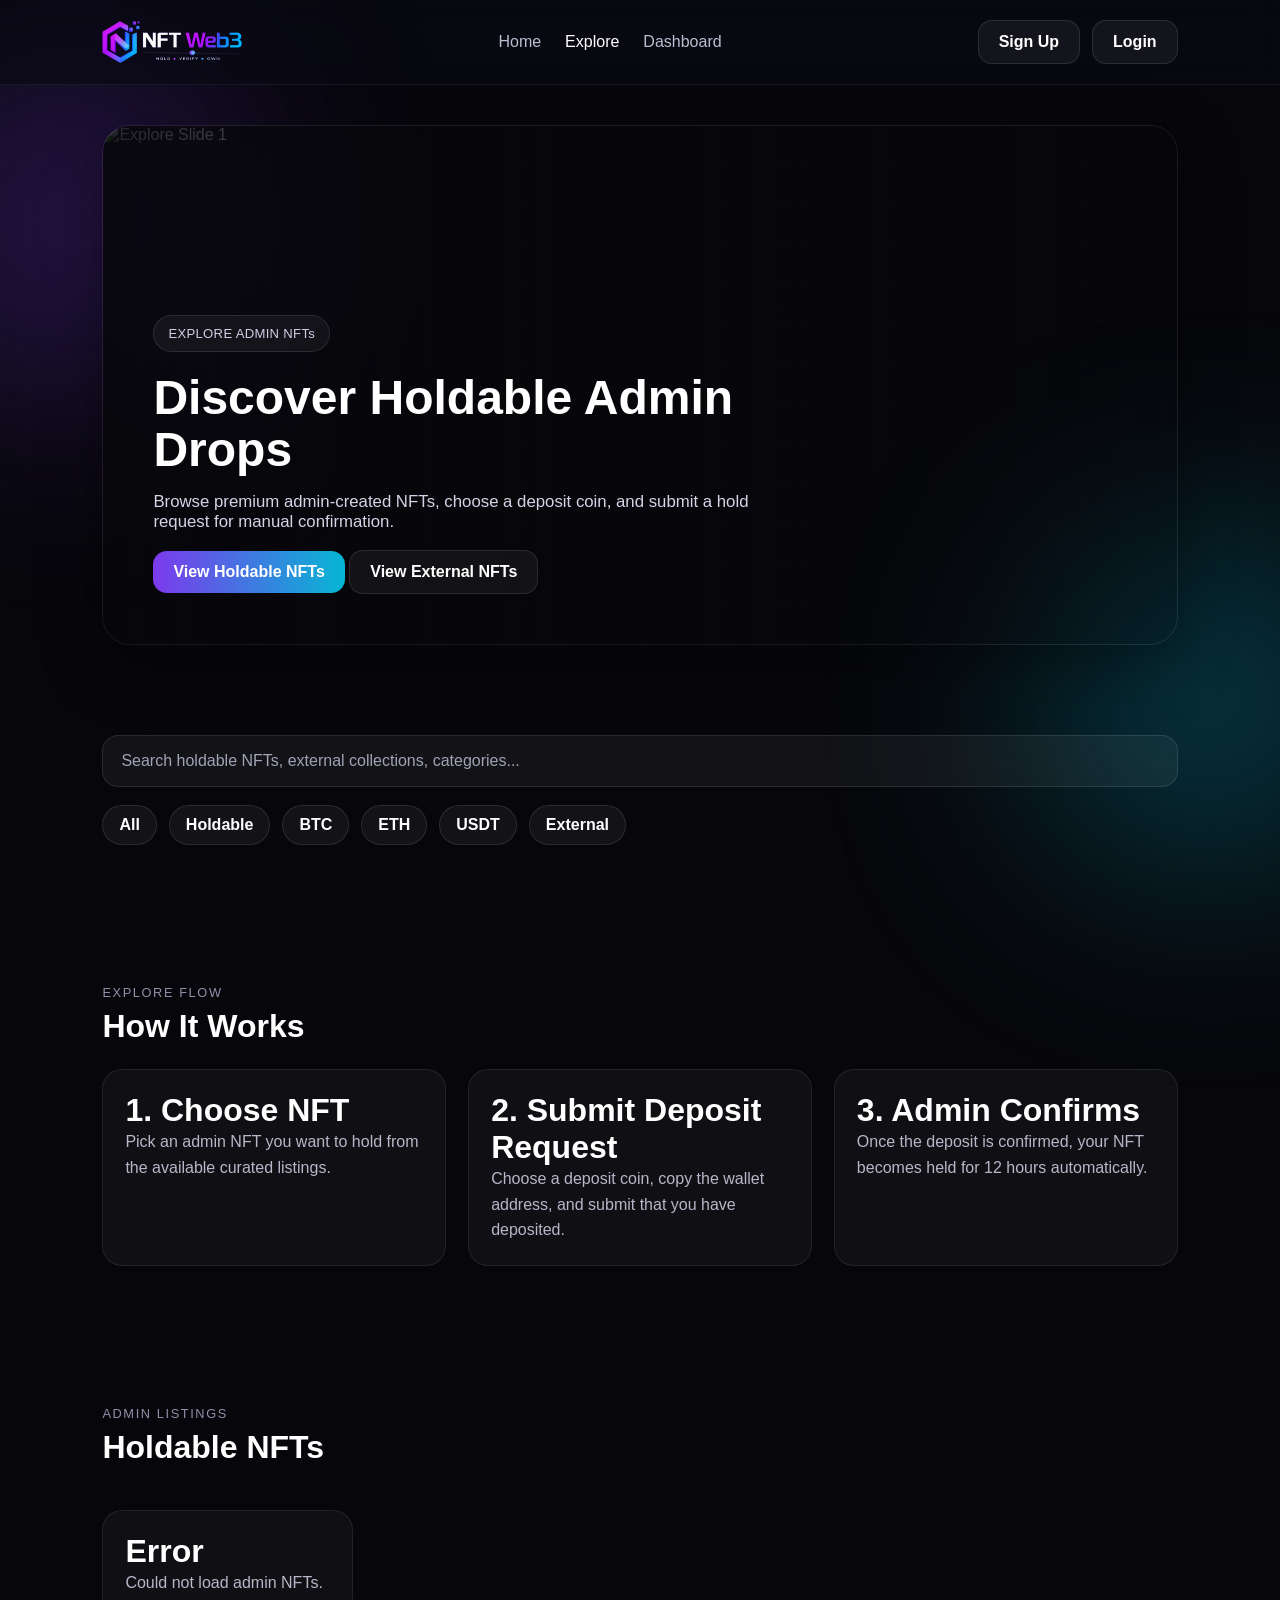
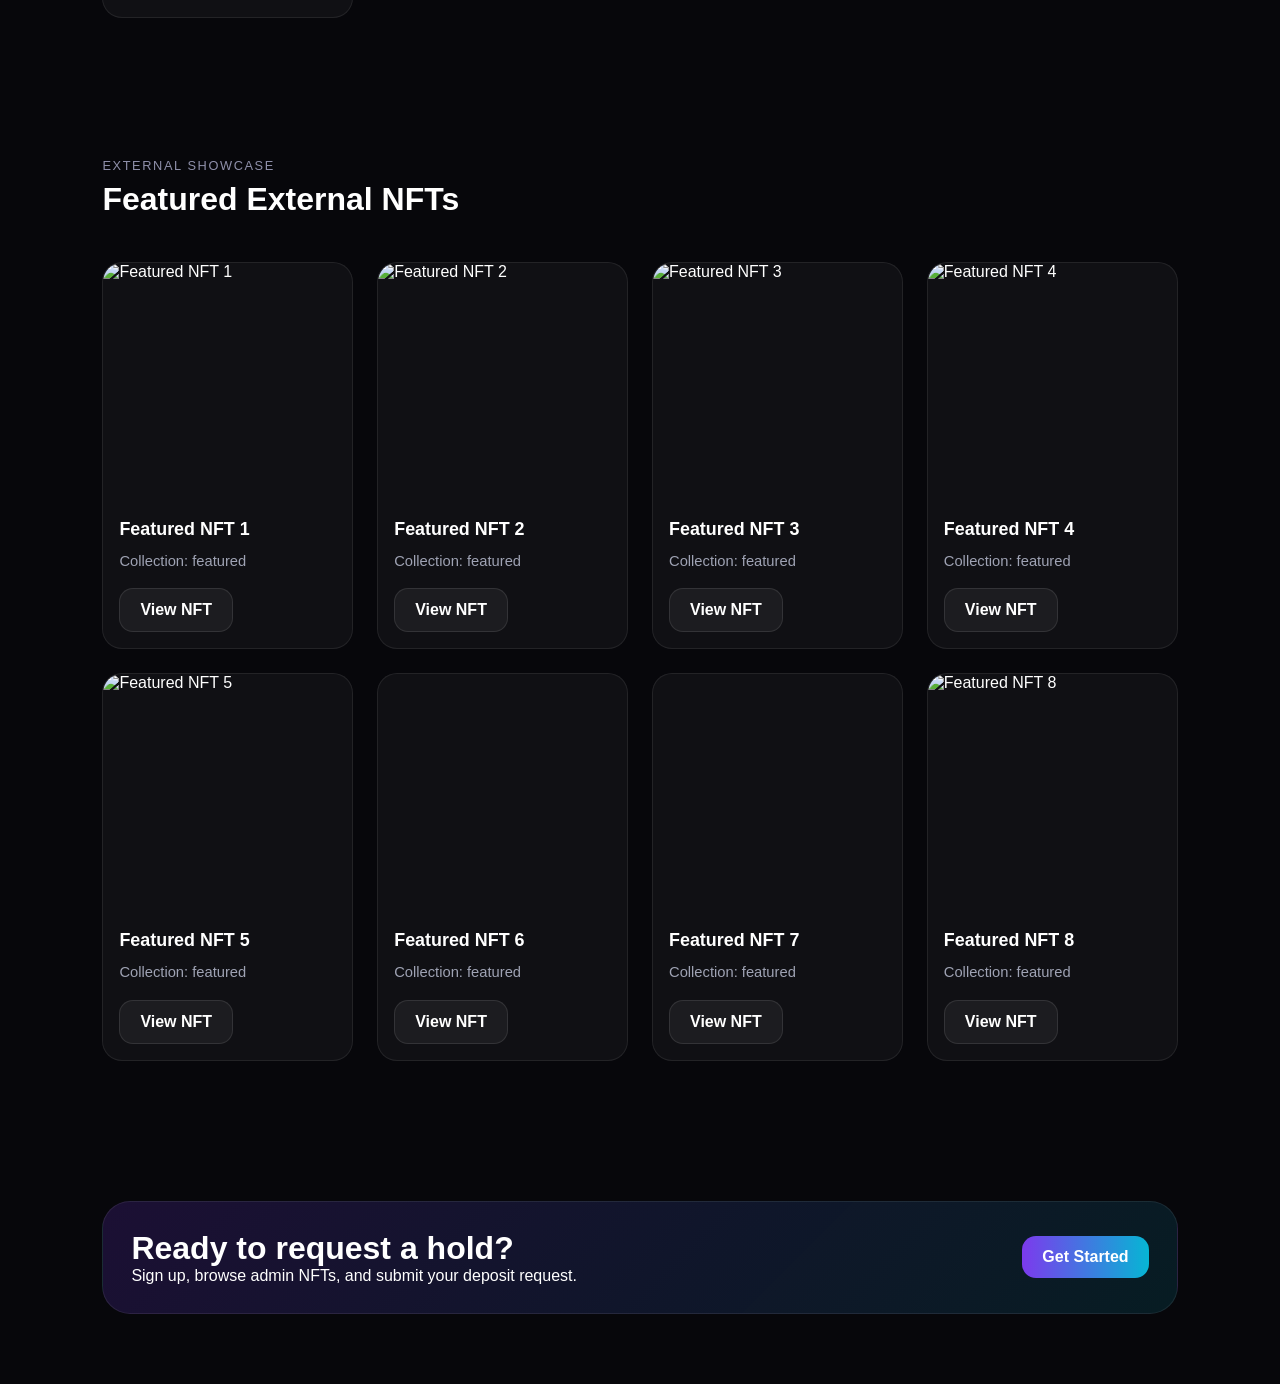
==== frontend/explore.html @ c5f65353 "first upload" ====
<!DOCTYPE html>
<html lang="en">
<head>
  <meta charset="UTF-8" />
  <meta name="viewport" content="width=device-width, initial-scale=1.0" />
  <title>NFT Web3 - Explore</title>
  <link rel="icon" type="image/png" href="assets/nftweb3-favicon.png" />
  <link rel="shortcut icon" href="assets/nftweb3-favicon.png" />
  <link rel="stylesheet" href="style.css" />
</head>

<body>
<div id="pageLoader" class="page-loader">
  <div class="brand-loader-box">
    <img src="assets/nftweb3-logo.png" alt="NFT Web3" class="brand-loader-logo" />
    <div class="brand-loader-bar">
      <span></span>
    </div>
    <p>Loading NFT Web3...</p>
  </div>
</div>

  <div class="animated-grid"></div>
  <div class="bg-blur blur-1"></div>
  <div class="bg-blur blur-2"></div>

<header class="navbar">
  <a href="index.html" class="logo logo-wrap">
    <img src="assets/nftweb3-logo.png" alt="NFT Web3" class="site-logo" />
  </a>

  <nav class="nav-links" id="mainNav">
    <a href="index.html">Home</a>
    <a href="explore.html" class="active">Explore</a>
    <a href="dashboard.html">Dashboard</a>
  </nav>

  <div id="authButtons" style="display:flex; gap:12px; flex-wrap:wrap;"></div>
</header>

  <section class="hero-slider-section fade-up fade-delay-1">
    <div class="hero-slider">
      <div class="hero-slide active">
        <img src="https://images.unsplash.com/photo-1545239351-1141bd82e8a6?q=80&w=1400&auto=format&fit=crop" alt="Explore Slide 1">
        <div class="hero-slide-content">
          <span class="badge">EXPLORE ADMIN NFTs</span>
          <h1>Discover Holdable Admin Drops</h1>
          <p>
            Browse premium admin-created NFTs, choose a deposit coin, and submit
            a hold request for manual confirmation.
          </p>
          <div class="hero-actions">
            <a href="#admin-nfts" class="primary-btn">View Holdable NFTs</a>
            <a href="#external-nfts" class="secondary-btn">View External NFTs</a>
          </div>
        </div>
      </div>

      <div class="hero-slide">
        <img src="https://images.unsplash.com/photo-1634017839464-5c339ebe3cb4?q=80&w=1400&auto=format&fit=crop" alt="Explore Slide 2">
        <div class="hero-slide-content">
          <span class="badge">DEPOSIT REQUEST FLOW</span>
          <h1>Choose Coin, Deposit, Wait For Approval</h1>
          <p>
            Select BTC, ETH, or USDT, send your deposit to the shown wallet, and
            wait for admin confirmation before your 12-hour hold starts.
          </p>
          <div class="hero-actions">
            <a href="#how-it-works" class="primary-btn">How It Works</a>
          </div>
        </div>
      </div>

      <div class="hero-slide">
        <img src="https://images.unsplash.com/photo-1642425149556-b6f6c1f9b1d4?q=80&w=1400&auto=format&fit=crop" alt="Explore Slide 3">
        <div class="hero-slide-content">
          <span class="badge">BUSY MARKETPLACE</span>
          <h1>Explore Internal And External Collections</h1>
          <p>
            See holdable admin listings first, then continue browsing external NFT
            collections in a marketplace-style layout.
          </p>
          <div class="hero-actions">
            <a href="#external-nfts" class="primary-btn">Browse External NFTs</a>
          </div>
        </div>
      </div>
    </div>
  </section>

  <section class="section fade-up fade-delay-2">
    <div class="market-toolbar">
      <input type="text" class="market-search" placeholder="Search holdable NFTs, external collections, categories..." />
      <div class="market-tags">
        <button class="tag-btn">All</button>
        <button class="tag-btn">Holdable</button>
        <button class="tag-btn">BTC</button>
        <button class="tag-btn">ETH</button>
        <button class="tag-btn">USDT</button>
        <button class="tag-btn">External</button>
      </div>
    </div>
  </section>

  <section class="section fade-up fade-delay-2" id="how-it-works">
    <div class="section-title-wrap">
      <p class="section-mini">EXPLORE FLOW</p>
      <h2>How It Works</h2>
    </div>

    <div class="about-grid">
      <div class="glass-box">
        <h2>1. Choose NFT</h2>
        <p>Pick an admin NFT you want to hold from the available curated listings.</p>
      </div>

      <div class="glass-box">
        <h2>2. Submit Deposit Request</h2>
        <p>Choose a deposit coin, copy the wallet address, and submit that you have deposited.</p>
      </div>

      <div class="glass-box">
        <h2>3. Admin Confirms</h2>
        <p>Once the deposit is confirmed, your NFT becomes held for 12 hours automatically.</p>
      </div>
    </div>
  </section>

  <section class="section fade-up fade-delay-3" id="admin-nfts">
    <div class="section-title-wrap">
      <p class="section-mini">ADMIN LISTINGS</p>
      <h2>Holdable NFTs</h2>
    </div>

    <div class="card-grid market-grid" id="nftGrid">
      <div class="glass-box">
        <h2>Loading admin NFTs...</h2>
      </div>
    </div>
  </section>

  <section class="section fade-up fade-delay-4" id="external-nfts">
    <div class="section-title-wrap">
      <p class="section-mini">EXTERNAL SHOWCASE</p>
      <h2>Featured External NFTs</h2>
    </div>

    <div class="card-grid market-grid" id="externalNftGrid">
      <div class="glass-box">
        <h2>Loading external NFTs...</h2>
      </div>
    </div>
  </section>

  <section class="section fade-up fade-delay-4">
    <div class="cta-banner">
      <div>
        <h2>Ready to request a hold?</h2>
        <p>Sign up, browse admin NFTs, and submit your deposit request.</p>
      </div>
      <a href="register.html" class="primary-btn">Get Started</a>
    </div>
  </section>

  <!-- THEMED DESKTOP HOLD / PAYMENT PROMPT -->
  <div class="modal-overlay" id="holdModal">
    <div class="hold-modal exchange-theme-modal">
      <div class="modal-header">
        <div>
          <p class="section-mini prompt-mini">HOLD PAYMENT</p>
          <h2>Secure NFT Hold</h2>
        </div>
        <button class="modal-close" id="closeHoldModal">&times;</button>
      </div>

      <div class="exchange-layout">
        <div class="exchange-left-panel">
          <div class="receive-card">
            <div class="receive-top-warning">
              <span class="warning-dot">!</span>
              <p>
                Send only the selected coin to this address. Your hold starts after admin confirmation.
              </p>
            </div>

            <div class="receive-asset-head">
              <div class="asset-badge">
                <span class="asset-circle"></span>
                <strong id="selectedCoinLabel">ETH</strong>
              </div>
              <span class="network-pill">Deposit</span>
            </div>

            <div class="qr-box">
              <div class="fake-qr" id="fakeQrBox">
                <div class="qr-center-logo">i</div>
              </div>
            </div>

            <div class="receive-address-box">
              <label>Deposit Wallet</label>
              <div class="payment-wallet big-wallet-text" id="modalWalletAddress">-</div>
            </div>

            <div class="receive-action-row">
              <button class="secondary-btn small-btn" id="copyWalletBtn">Copy</button>
              <button class="secondary-btn small-btn" id="setAmountBtn" type="button">Set Amount</button>
            </div>

            <div class="receive-bottom-note">
              <strong>Status</strong>
              <p id="modalStatusText">Waiting for your deposit request.</p>
            </div>
          </div>
        </div>

        <div class="exchange-right-panel">
          <div class="hold-nft-summary">
            <div class="hold-preview-card large-preview-card">
              <img id="holdPreviewImage" src="" alt="NFT Preview" />
            </div>

            <div class="hold-preview-info">
              <h3 id="holdPreviewTitle">NFT Title</h3>
              <p class="hold-preview-note">
                Complete the deposit details below and submit your request.
              </p>
            </div>
          </div>

          <div class="exchange-info-grid">
            <div class="exchange-info-card">
              <span>Hold Status</span>
              <strong id="holdPreviewStatus">Waiting for payment</strong>
            </div>
            <div class="exchange-info-card">
              <span>Hold Duration</span>
              <strong>12 hours</strong>
            </div>
          </div>

          <div class="payment-box payment-highlight-box">
            <label>Amount To Deposit</label>
            <div class="payment-value large-payment-value" id="modalHoldAmount">0</div>
          </div>

          <div class="payment-box">
            <label>Select Coin</label>
            <div class="coin-select-grid">
              <button type="button" class="coin-btn active" data-coin="ETH">ETH</button>
              <button type="button" class="coin-btn" data-coin="BTC">BTC</button>
              <button type="button" class="coin-btn" data-coin="USDT">USDT</button>
            </div>
            <input type="hidden" id="coinSelect" value="ETH" />
          </div>

          <div class="payment-box">
            <label>Transaction Reference / Hash (optional)</label>
            <input
              type="text"
              id="txReferenceInput"
              class="market-search prompt-input"
              placeholder="Paste tx hash or payment reference"
            />
          </div>

          <div class="payment-box payment-note-box">
            <label>Important Note</label>
            <p class="payment-note-text">
              Deposit the exact amount to the selected address. The NFT stays available until the admin confirms the request.
            </p>
          </div>

          <div class="modal-actions">
            <button class="secondary-btn" id="cancelHoldBtn">Cancel</button>
            <button class="primary-btn" id="submitDepositBtn">I Have Deposited</button>
          </div>
        </div>
      </div>
    </div>
  </div>

  <script src="script.js"></script>
</body>
</html>
---- frontend/style.css ----
/* =========================
RESET
========================= */
* {
  margin: 0;
  padding: 0;
  box-sizing: border-box;
  font-family: Inter, Arial, sans-serif;
}

html {
  scroll-behavior: smooth;
}

body {
  background: #07070b;
  color: #ffffff;
  overflow-x: hidden;
}

a {
  text-decoration: none;
  color: inherit;
}

img {
  max-width: 100%;
  display: block;
}

button,
input,
select {
  font: inherit;
}

/* =========================
BACKGROUND
========================= */
.bg-blur {
  position: fixed;
  width: 320px;
  height: 320px;
  border-radius: 50%;
  filter: blur(120px);
  z-index: -2;
  opacity: 0.35;
  pointer-events: none;
}

.blur-1 {
  background: #7c3aed;
  top: 60px;
  left: -90px;
}

.blur-2 {
  background: #06b6d4;
  bottom: 40px;
  right: -90px;
}

.animated-grid {
  position: fixed;
  inset: 0;
  background-image:
    linear-gradient(rgba(255,255,255,0.03) 1px, transparent 1px),
    linear-gradient(90deg, rgba(255,255,255,0.03) 1px, transparent 1px);
  background-size: 40px 40px;
  z-index: -3;
  opacity: 0.35;
  pointer-events: none;
}

/* =========================
LOADER
========================= */
.page-loader {
  position: fixed;
  inset: 0;
  background: #07070b;
  display: flex;
  align-items: center;
  justify-content: center;
  flex-direction: column;
  gap: 16px;
  z-index: 9999;
  opacity: 1;
  visibility: visible;
}

.page-loader.hide {
  opacity: 0;
  visibility: hidden;
  pointer-events: none;
  transition: opacity 0.3s ease, visibility 0.3s ease;
}

.loader-ring {
  width: 56px;
  height: 56px;
  border: 4px solid rgba(255,255,255,0.14);
  border-top-color: #7c3aed;
  border-right-color: #06b6d4;
  border-radius: 50%;
  animation: spin 0.85s linear infinite;
}

.page-loader p {
  color: #cfcfe7;
}

@keyframes spin {
  to {
    transform: rotate(360deg);
  }
}

/* =========================
LAYOUT
========================= */
.section {
  width: min(1400px, 100%);
  margin: 0 auto;
  padding: 70px 8%;
}

.page-hero {
  width: min(1400px, 100%);
  margin: 0 auto;
  padding: 90px 8% 20px;
}

.small-page-hero h1 {
  font-size: 3rem;
  margin-bottom: 12px;
}

.page-hero p {
  color: #b7b7c9;
  max-width: 720px;
}

/* =========================
NAVBAR
========================= */
.navbar {
  padding: 20px 8%;
  display: flex;
  justify-content: space-between;
  align-items: center;
  gap: 18px;
  position: sticky;
  top: 0;
  z-index: 1000;
  backdrop-filter: blur(14px);
  background: rgba(10,10,20,0.68);
  border-bottom: 1px solid rgba(255,255,255,0.06);
}

.logo {
  font-size: 1.7rem;
  font-weight: 800;
  letter-spacing: 0.5px;
}

.nav-links {
  display: flex;
  gap: 24px;
  flex-wrap: wrap;
}

.nav-links a {
  color: #bdbdd3;
  transition: 0.25s ease;
}

.nav-links a:hover,
.nav-links a.active {
  color: #ffffff;
}

/* =========================
BUTTONS
========================= */
.primary-btn,
.secondary-btn,
.tag-btn {
  border: none;
  outline: none;
  cursor: pointer;
  transition: 0.25s ease;
  display: inline-flex;
  align-items: center;
  justify-content: center;
  font-weight: 700;
}

.primary-btn {
  background: linear-gradient(90deg, #7c3aed, #06b6d4);
  color: white;
  padding: 12px 20px;
  border-radius: 14px;
}

.secondary-btn {
  background: rgba(255,255,255,0.05);
  color: white;
  padding: 12px 20px;
  border-radius: 14px;
  border: 1px solid rgba(255,255,255,0.10);
}

.primary-btn:hover,
.secondary-btn:hover,
.tag-btn:hover {
  transform: translateY(-2px);
}

.big-btn {
  width: 100%;
  padding: 14px 18px;
}

.secondary-btn[disabled],
.primary-btn[disabled] {
  opacity: 0.6;
  cursor: not-allowed;
  transform: none;
}

/* =========================
BADGES / TEXT
========================= */
.badge {
  display: inline-block;
  padding: 10px 14px;
  margin-bottom: 20px;
  border-radius: 999px;
  background: rgba(255,255,255,0.05);
  border: 1px solid rgba(255,255,255,0.10);
  color: #cfcfe7;
  font-size: 0.82rem;
  letter-spacing: 0.3px;
}

.section-title-wrap {
  margin-bottom: 24px;
}

.section-mini {
  color: #8f90aa;
  font-size: 0.8rem;
  letter-spacing: 1.6px;
  margin-bottom: 8px;
}

.section h2 {
  font-size: 2rem;
}

/* =========================
SLIDER
========================= */
.hero-slider-section {
  width: min(1400px, 100%);
  margin: 0 auto;
  padding: 40px 8% 20px;
}

.hero-slider {
  position: relative;
  width: 100%;
  height: 520px;
  border-radius: 28px;
  overflow: hidden;
  border: 1px solid rgba(255,255,255,0.08);
  box-shadow: 0 20px 60px rgba(0,0,0,0.35);
}

.hero-slide {
  position: absolute;
  inset: 0;
  opacity: 0;
  transition: opacity 0.6s ease;
  pointer-events: none;
}

.hero-slide.active {
  opacity: 1;
  z-index: 2;
  pointer-events: auto;
}

.hero-slide img {
  width: 100%;
  height: 100%;
  object-fit: cover;
}

.hero-slide::after {
  content: "";
  position: absolute;
  inset: 0;
  background: linear-gradient(
    90deg,
    rgba(7,7,11,0.88) 0%,
    rgba(7,7,11,0.55) 40%,
    rgba(7,7,11,0.20) 100%
  );
  pointer-events: none;
}

.hero-slide-content {
  position: absolute;
  z-index: 3;
  left: 50px;
  bottom: 50px;
  max-width: 620px;
  pointer-events: auto;
}

.logo-wrap {
  display: inline-flex;
  align-items: center;
}

.site-logo {
  height: 42px;
  width: auto;
  display: block;
}

.brand-loader-box {
  display: flex;
  align-items: center;
  justify-content: center;
  flex-direction: column;
  gap: 16px;
}

.brand-loader-logo {
  width: 110px;
  height: auto;
  display: block;
  animation: pulseLogo 1.2s ease-in-out infinite;
}

.brand-loader-bar {
  width: 180px;
  height: 8px;
  border-radius: 999px;
  background: rgba(255,255,255,0.08);
  overflow: hidden;
}

.brand-loader-bar span {
  display: block;
  height: 100%;
  width: 45%;
  border-radius: 999px;
  background: linear-gradient(90deg, #7c3aed, #06b6d4);
  animation: loaderBarMove 1s ease-in-out infinite;
}

@keyframes loaderBarMove {
  0% {
    transform: translateX(-120%);
  }
  100% {
    transform: translateX(330%);
  }
}

@keyframes pulseLogo {
  0%, 100% {
    transform: scale(1);
    opacity: 1;
  }
  50% {
    transform: scale(1.04);
    opacity: 0.88;
  }
}

.hero-slide::after {
  content: "";
  position: absolute;
  inset: 0;
  background: linear-gradient(
    90deg,
    rgba(7,7,11,0.88) 0%,
    rgba(7,7,11,0.55) 40%,
    rgba(7,7,11,0.20) 100%
  );
  pointer-events: none;
}

.hero-slide-content {
  position: absolute;
  z-index: 3;
  left: 50px;
  bottom: 50px;
  max-width: 620px;
  pointer-events: auto;
}

.hero-slide-content h1 {
  font-size: 3rem;
  line-height: 1.08;
  margin-bottom: 16px;
}

.hero-slide-content p {
  color: #d4d4e7;
  font-size: 1.05rem;
  margin-bottom: 18px;
}

/* =========================
TOOLBAR / FILTERS
========================= */
.market-toolbar {
  display: flex;
  flex-direction: column;
  gap: 18px;
}

.market-search {
  width: 100%;
  padding: 16px 18px;
  border-radius: 16px;
  border: 1px solid rgba(255,255,255,0.10);
  background: rgba(255,255,255,0.05);
  color: white;
  outline: none;
}

.market-search::placeholder {
  color: #9fa3b4;
}

.market-tags {
  display: flex;
  gap: 12px;
  flex-wrap: wrap;
}

.tag-btn {
  padding: 10px 16px;
  border-radius: 999px;
  background: rgba(255,255,255,0.05);
  color: white;
  border: 1px solid rgba(255,255,255,0.10);
}

/* =========================
TRENDING
========================= */
.trending-collections {
  display: grid;
  grid-template-columns: repeat(4, 1fr);
  gap: 18px;
}

.trend-box {
  display: flex;
  gap: 14px;
  align-items: center;
  padding: 16px;
  border-radius: 20px;
  background: rgba(255,255,255,0.04);
  border: 1px solid rgba(255,255,255,0.08);
}

.trend-box img {
  width: 62px;
  height: 62px;
  border-radius: 14px;
  object-fit: cover;
}

.trend-box h3 {
  font-size: 1rem;
  margin-bottom: 4px;
}

.trend-box p {
  color: #a8a8bf;
  font-size: 0.92rem;
}

/* =========================
NFT GRID / CARDS
========================= */
.card-grid {
  display: grid;
  grid-template-columns: repeat(4, 1fr);
  gap: 24px;
  padding-top: 20px;
}

.market-grid {
  grid-template-columns: repeat(4, 1fr);
}

.nft-card {
  background: rgba(255,255,255,0.04);
  border-radius: 20px;
  overflow: hidden;
  border: 1px solid rgba(255,255,255,0.08);
  transition: transform 0.25s ease, box-shadow 0.25s ease;
}

.nft-card:hover {
  transform: translateY(-6px);
  box-shadow: 0 18px 35px rgba(0,0,0,0.24);
}

.nft-card img {
  width: 100%;
  height: 240px;
  object-fit: cover;
}

.card-content {
  padding: 16px;
}

.card-content h3 {
  font-size: 1.12rem;
  margin-bottom: 10px;
}

.card-meta {
  display: flex;
  justify-content: space-between;
  gap: 12px;
  margin-bottom: 8px;
  color: #a8a8bf;
}

.creator-line {
  font-size: 0.92rem;
  color: #9fa3b4;
  margin-top: 8px;
  line-height: 1.5;
}

.card-actions {
  display: flex;
  gap: 12px;
  margin-top: 16px;
  flex-wrap: wrap;
}

/* =========================
GLASS BOXES
========================= */
.glass-box,
.connect-box,
.creator-card {
  background: rgba(255,255,255,0.04);
  border-radius: 20px;
  border: 1px solid rgba(255,255,255,0.08);
}

.glass-box {
  padding: 22px;
}

.glass-box p {
  color: #b7b7c9;
  line-height: 1.6;
}

/* =========================
AUTH FORMS
========================= */
.center-section {
  min-height: 70vh;
  display: flex;
  align-items: center;
  justify-content: center;
}

.connect-box {
  width: min(620px, 100%);
  padding: 28px;
}

.connect-box h1 {
  font-size: 2.3rem;
  margin-bottom: 12px;
}

.connect-box p {
  color: #b7b7c9;
  margin-bottom: 18px;
}

.auth-form {
  display: flex;
  flex-direction: column;
  gap: 14px;
  margin-top: 18px;
}

.auth-form input,
.auth-form select {
  padding: 14px 16px;
  border-radius: 12px;
  border: 1px solid rgba(255,255,255,0.10);
  background: rgba(255,255,255,0.05);
  color: white;
  outline: none;
}

.auth-form input::placeholder {
  color: #9fa3b4;
}

.form-message {
  margin-top: 14px;
  min-height: 20px;
  color: #cfcfe7;
}

/* =========================
DASHBOARD / INFO GRIDS
========================= */
.about-grid {
  display: grid;
  grid-template-columns: repeat(3, 1fr);
  gap: 22px;
}

/* =========================
CREATORS
========================= */
.creator-grid {
  display: grid;
  grid-template-columns: repeat(4, 1fr);
  gap: 20px;
}

.creator-card {
  padding: 22px;
  text-align: center;
}

.creator-avatar {
  width: 62px;
  height: 62px;
  margin: 0 auto 14px;
  border-radius: 50%;
  background: linear-gradient(135deg, #7c3aed, #06b6d4);
  display: flex;
  align-items: center;
  justify-content: center;
  font-weight: 800;
}

.creator-card h3 {
  margin-bottom: 6px;
}

.creator-card p {
  color: #a8a8bf;
}

/* =========================
CTA
========================= */
.cta-banner {
  padding: 28px;
  border-radius: 28px;
  background: linear-gradient(135deg, rgba(124,58,237,0.18), rgba(6,182,212,0.12));
  border: 1px solid rgba(255,255,255,0.08);
  display: flex;
  justify-content: space-between;
  align-items: center;
  gap: 20px;
  flex-wrap: wrap;
}

/* =========================
FOOTER
========================= */
.footer {
  width: min(1400px, 100%);
  margin: 0 auto;
  padding: 30px 8% 40px;
  display: flex;
  justify-content: space-between;
  align-items: center;
  gap: 16px;
  color: #b7b7c9;
  flex-wrap: wrap;
}

/* =========================
DEPOSIT MODAL
========================= */
.modal-overlay {
  position: fixed;
  inset: 0;
  background: rgba(0, 0, 0, 0.72);
  display: none;
  align-items: center;
  justify-content: center;
  padding: 20px;
  z-index: 5000;
}

.modal-overlay.show {
  display: flex;
}

.hold-modal {
  width: 100%;
  max-width: 560px;
  background: #11131a;
  border: 1px solid rgba(255,255,255,0.08);
  border-radius: 22px;
  padding: 24px;
  box-shadow: 0 24px 60px rgba(0,0,0,0.4);
}

.modal-header {
  display: flex;
  justify-content: space-between;
  align-items: center;
  gap: 12px;
  margin-bottom: 12px;
}

.modal-header h2 {
  font-size: 1.4rem;
}

.modal-close {
  border: none;
  background: transparent;
  color: white;
  font-size: 1.8rem;
  cursor: pointer;
}

.modal-subtext {
  color: #b7b7c9;
  margin-bottom: 20px;
  line-height: 1.6;
}

.payment-box {
  margin-bottom: 16px;
  padding: 14px;
  border-radius: 16px;
  background: rgba(255,255,255,0.04);
  border: 1px solid rgba(255,255,255,0.08);
}

.payment-box label {
  display: block;
  font-size: 0.85rem;
  color: #9fa3b4;
  margin-bottom: 8px;
}

.payment-value {
  font-size: 1.05rem;
  font-weight: 700;
  color: white;
}

.payment-wallet {
  font-size: 0.95rem;
  word-break: break-all;
  color: white;
  flex: 1;
}

.wallet-row {
  display: flex;
  gap: 12px;
  align-items: center;
}

.small-btn {
  padding: 10px 14px;
  border-radius: 10px;
}

.modal-note {
  color: #cfcfe7;
  margin: 10px 0 18px;
  min-height: 22px;
}

.modal-actions {
  display: flex;
  gap: 12px;
  flex-wrap: wrap;
}

/* =========================
ANIMATION HELPERS
========================= */
.fade-up {
  opacity: 0;
  transform: translateY(20px);
  animation: fadeUp 0.65s ease forwards;
}

.fade-delay-1 { animation-delay: 0.05s; }
.fade-delay-2 { animation-delay: 0.12s; }
.fade-delay-3 { animation-delay: 0.2s; }
.fade-delay-4 { animation-delay: 0.3s; }

@keyframes fadeUp {
  to {
    opacity: 1;
    transform: translateY(0);
  }
}

/* =========================
RESPONSIVE
========================= */
@media (max-width: 1200px) {
  .card-grid,
  .market-grid,
  .creator-grid,
  .trending-collections {
    grid-template-columns: repeat(2, 1fr);
  }
}

@media (max-width: 1000px) {
  .about-grid {
    grid-template-columns: 1fr;
  }

  .hero-slide-content {
    left: 24px;
    right: 24px;
    bottom: 24px;
    max-width: none;
  }

  .hero-slide-content h1 {
    font-size: 2.4rem;
  }

  .small-page-hero h1 {
    font-size: 2.4rem;
  }
}

@media (max-width: 760px) {
  .navbar {
    flex-direction: column;
    align-items: flex-start;
  }

  .nav-links {
    gap: 16px;
  }

  .card-grid,
  .market-grid,
  .creator-grid,
  .trending-collections,
  .about-grid {
    grid-template-columns: 1fr;
  }

  .hero-slider {
    height: 430px;
  }

  .hero-slide-content h1 {
    font-size: 2rem;
  }

  .footer {
    flex-direction: column;
    align-items: flex-start;
  }

  .wallet-row,
  .modal-actions {
    flex-direction: column;
  }

  .wallet-row .secondary-btn,
  .modal-actions button {
    width: 100%;
  }
}

.payment-prompt-modal {
  max-width: 760px;
}

.hold-prompt-top {
  display: grid;
  grid-template-columns: 220px 1fr;
  gap: 22px;
  margin-bottom: 20px;
}

.hold-preview-card {
  width: 100%;
  border-radius: 20px;
  overflow: hidden;
  border: 1px solid rgba(255,255,255,0.08);
  background: rgba(255,255,255,0.04);
}

.hold-preview-card img {
  width: 100%;
  height: 220px;
  object-fit: cover;
}

.hold-preview-info h3 {
  font-size: 1.5rem;
  margin-bottom: 10px;
}

.hold-preview-note {
  color: #b7b7c9;
  line-height: 1.6;
  margin-bottom: 16px;
}

.hold-info-pill-wrap {
  display: flex;
  gap: 12px;
  flex-wrap: wrap;
}

.hold-info-pill {
  min-width: 150px;
  padding: 14px;
  border-radius: 16px;
  background: rgba(255,255,255,0.04);
  border: 1px solid rgba(255,255,255,0.08);
}

.hold-info-pill span {
  display: block;
  color: #9fa3b4;
  font-size: 0.82rem;
  margin-bottom: 6px;
}

.hold-info-pill strong {
  font-size: 0.98rem;
}

.payment-highlight-box {
  background: linear-gradient(135deg, rgba(124,58,237,0.12), rgba(6,182,212,0.08));
}

.large-payment-value {
  font-size: 1.5rem;
}

.coin-select-grid {
  display: grid;
  grid-template-columns: repeat(3, 1fr);
  gap: 12px;
}

.coin-btn {
  padding: 14px 16px;
  border-radius: 14px;
  border: 1px solid rgba(255,255,255,0.10);
  background: rgba(255,255,255,0.04);
  color: white;
  cursor: pointer;
  font-weight: 700;
  transition: 0.25s ease;
}

.coin-btn.active {
  background: linear-gradient(90deg, #7c3aed, #06b6d4);
  border-color: transparent;
}

.coin-btn:hover {
  transform: translateY(-2px);
}

.prompt-input {
  margin-top: 6px;
}

.payment-note-box {
  background: rgba(255,255,255,0.03);
}

.payment-note-text {
  color: #cfcfe7;
  line-height: 1.6;
}

.prompt-mini {
  margin-bottom: 6px;
}

@media (max-width: 760px) {
  .hold-prompt-top {
    grid-template-columns: 1fr;
  }

  .hold-preview-card img {
    height: 260px;
  }

  .coin-select-grid {
    grid-template-columns: 1fr;
  }
}

.exchange-theme-modal {
  max-width: 1120px;
  padding: 26px;
  border-radius: 28px;
  background:
    radial-gradient(circle at top right, rgba(124,58,237,0.12), transparent 28%),
    radial-gradient(circle at bottom left, rgba(6,182,212,0.10), transparent 28%),
    #0f1118;
}

.exchange-layout {
  display: grid;
  grid-template-columns: 0.95fr 1.05fr;
  gap: 24px;
  margin-top: 10px;
}

.exchange-left-panel,
.exchange-right-panel {
  min-width: 0;
}

.receive-card {
  height: 100%;
  background: rgba(255,255,255,0.03);
  border: 1px solid rgba(255,255,255,0.08);
  border-radius: 24px;
  padding: 20px;
}

.receive-top-warning {
  display: flex;
  gap: 12px;
  align-items: flex-start;
  padding: 14px 16px;
  border-radius: 16px;
  background: rgba(255, 196, 0, 0.08);
  border: 1px solid rgba(255, 196, 0, 0.16);
  margin-bottom: 18px;
}

.warning-dot {
  width: 22px;
  height: 22px;
  border-radius: 50%;
  background: rgba(255, 196, 0, 0.22);
  color: #ffd24d;
  display: flex;
  align-items: center;
  justify-content: center;
  font-weight: 800;
  flex-shrink: 0;
}

.receive-top-warning p {
  color: #e7deb5;
  line-height: 1.5;
  font-size: 0.95rem;
}

.receive-asset-head {
  display: flex;
  align-items: center;
  justify-content: space-between;
  gap: 14px;
  margin-bottom: 20px;
}

.asset-badge {
  display: inline-flex;
  align-items: center;
  gap: 10px;
  font-size: 1.3rem;
}

.asset-circle {
  width: 16px;
  height: 16px;
  border-radius: 50%;
  background: linear-gradient(135deg, #7c3aed, #06b6d4);
  display: inline-block;
}

.network-pill {
  padding: 8px 12px;
  border-radius: 999px;
  font-size: 0.82rem;
  background: rgba(255,255,255,0.06);
  border: 1px solid rgba(255,255,255,0.10);
  color: #d8d8e8;
}

.qr-box {
  display: flex;
  justify-content: center;
  margin-bottom: 18px;
}

.fake-qr {
  position: relative;
  width: 230px;
  height: 230px;
  background: #ffffff;
  border-radius: 20px;
  overflow: hidden;
  box-shadow: 0 12px 30px rgba(0,0,0,0.18);
}

.qr-pixel {
  position: absolute;
  width: 8px;
  height: 8px;
  background: #111111;
  border-radius: 2px;
}

.qr-eye {
  position: absolute;
  width: 36px;
  height: 36px;
  border: 6px solid #111111;
  border-radius: 8px;
}

.qr-eye::after {
  content: "";
  position: absolute;
  inset: 8px;
  background: #111111;
  border-radius: 4px;
}

.qr-eye-1 { top: 14px; left: 14px; }
.qr-eye-2 { top: 14px; right: 14px; }
.qr-eye-3 { bottom: 14px; left: 14px; }

.qr-center-logo {
  position: absolute;
  left: 50%;
  top: 50%;
  transform: translate(-50%, -50%);
  width: 42px;
  height: 42px;
  border-radius: 12px;
  background: linear-gradient(135deg, #7c3aed, #06b6d4);
  color: #fff;
  font-weight: 800;
  display: flex;
  align-items: center;
  justify-content: center;
  z-index: 3;
  box-shadow: 0 0 0 6px #ffffff;
}

.receive-address-box {
  padding: 14px 16px;
  border-radius: 16px;
  background: rgba(255,255,255,0.04);
  border: 1px solid rgba(255,255,255,0.08);
  margin-bottom: 16px;
}

.receive-address-box label {
  display: block;
  color: #9fa3b4;
  font-size: 0.84rem;
  margin-bottom: 8px;
}

.big-wallet-text {
  font-size: 1rem;
  line-height: 1.5;
}

.receive-action-row {
  display: flex;
  gap: 12px;
  margin-bottom: 18px;
  flex-wrap: wrap;
}

.receive-bottom-note {
  padding: 14px 16px;
  border-radius: 16px;
  background: rgba(255,255,255,0.04);
  border: 1px solid rgba(255,255,255,0.08);
}

.receive-bottom-note strong {
  display: block;
  margin-bottom: 6px;
}

.receive-bottom-note p {
  color: #cfcfe7;
  line-height: 1.5;
}

.hold-nft-summary {
  display: grid;
  grid-template-columns: 160px 1fr;
  gap: 18px;
  margin-bottom: 18px;
}

.large-preview-card {
  border-radius: 22px;
}

.large-preview-card img {
  width: 100%;
  height: 160px;
  object-fit: cover;
}

.exchange-info-grid {
  display: grid;
  grid-template-columns: repeat(2, 1fr);
  gap: 14px;
  margin-bottom: 18px;
}

.exchange-info-card {
  padding: 16px;
  border-radius: 18px;
  background: rgba(255,255,255,0.04);
  border: 1px solid rgba(255,255,255,0.08);
}

.exchange-info-card span {
  display: block;
  color: #9fa3b4;
  font-size: 0.84rem;
  margin-bottom: 8px;
}

.exchange-info-card strong {
  font-size: 1rem;
}

.payment-highlight-box {
  background: linear-gradient(135deg, rgba(124,58,237,0.14), rgba(6,182,212,0.10));
}

.large-payment-value {
  font-size: 1.6rem;
  letter-spacing: 0.3px;
}

.coin-select-grid {
  display: grid;
  grid-template-columns: repeat(3, 1fr);
  gap: 12px;
}

.coin-btn {
  padding: 14px 16px;
  border-radius: 14px;
  border: 1px solid rgba(255,255,255,0.10);
  background: rgba(255,255,255,0.04);
  color: white;
  cursor: pointer;
  font-weight: 700;
  transition: 0.25s ease;
}

.coin-btn.active {
  background: linear-gradient(90deg, #7c3aed, #06b6d4);
  border-color: transparent;
}

.coin-btn:hover {
  transform: translateY(-2px);
}

.prompt-input {
  margin-top: 6px;
}

.payment-note-box {
  background: rgba(255,255,255,0.03);
}

.payment-note-text {
  color: #cfcfe7;
  line-height: 1.6;
}

.prompt-mini {
  margin-bottom: 6px;
}

@media (max-width: 980px) {
  .exchange-layout {
    grid-template-columns: 1fr;
  }
}

@media (max-width: 760px) {
  .hold-nft-summary {
    grid-template-columns: 1fr;
  }

  .large-preview-card img {
    height: 220px;
  }

  .exchange-info-grid,
  .coin-select-grid {
    grid-template-columns: 1fr;
  }

  .receive-action-row {
    flex-direction: column;
  }

  .receive-action-row button {
    width: 100%;
  }
}
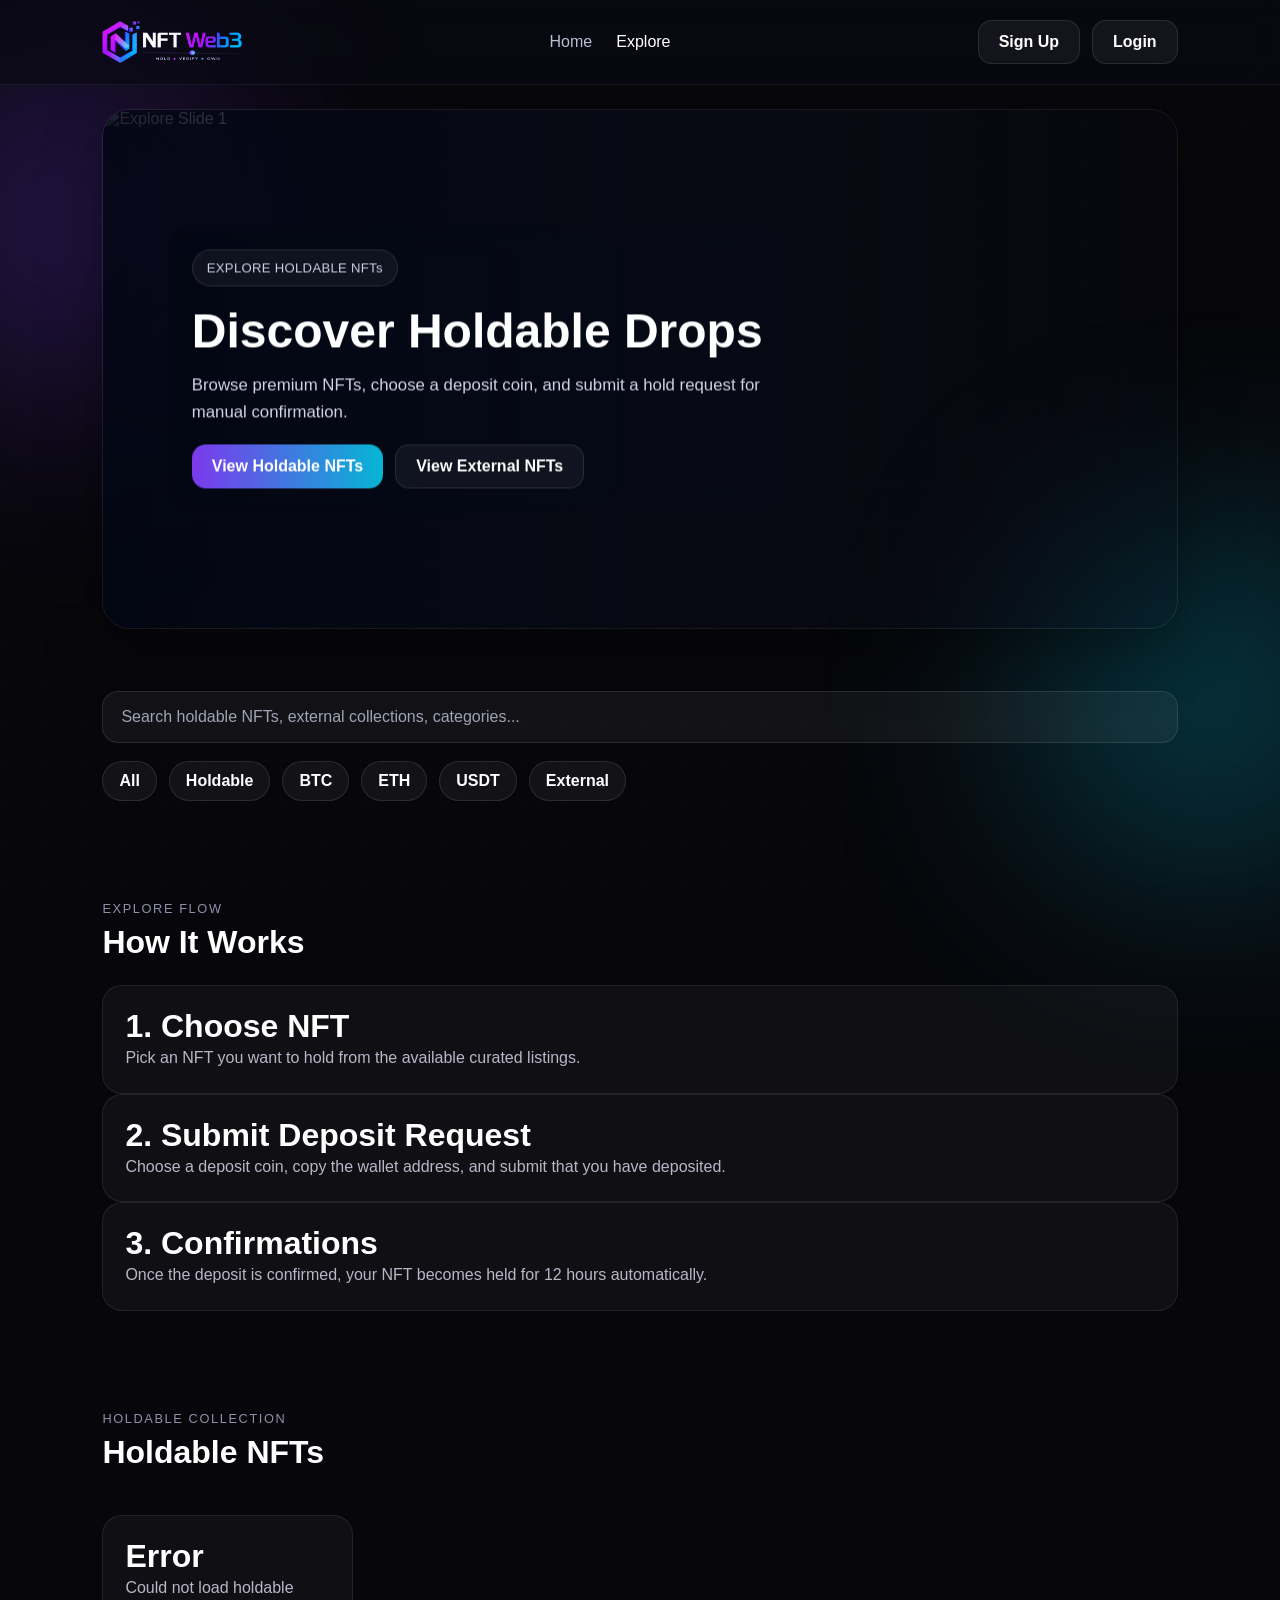
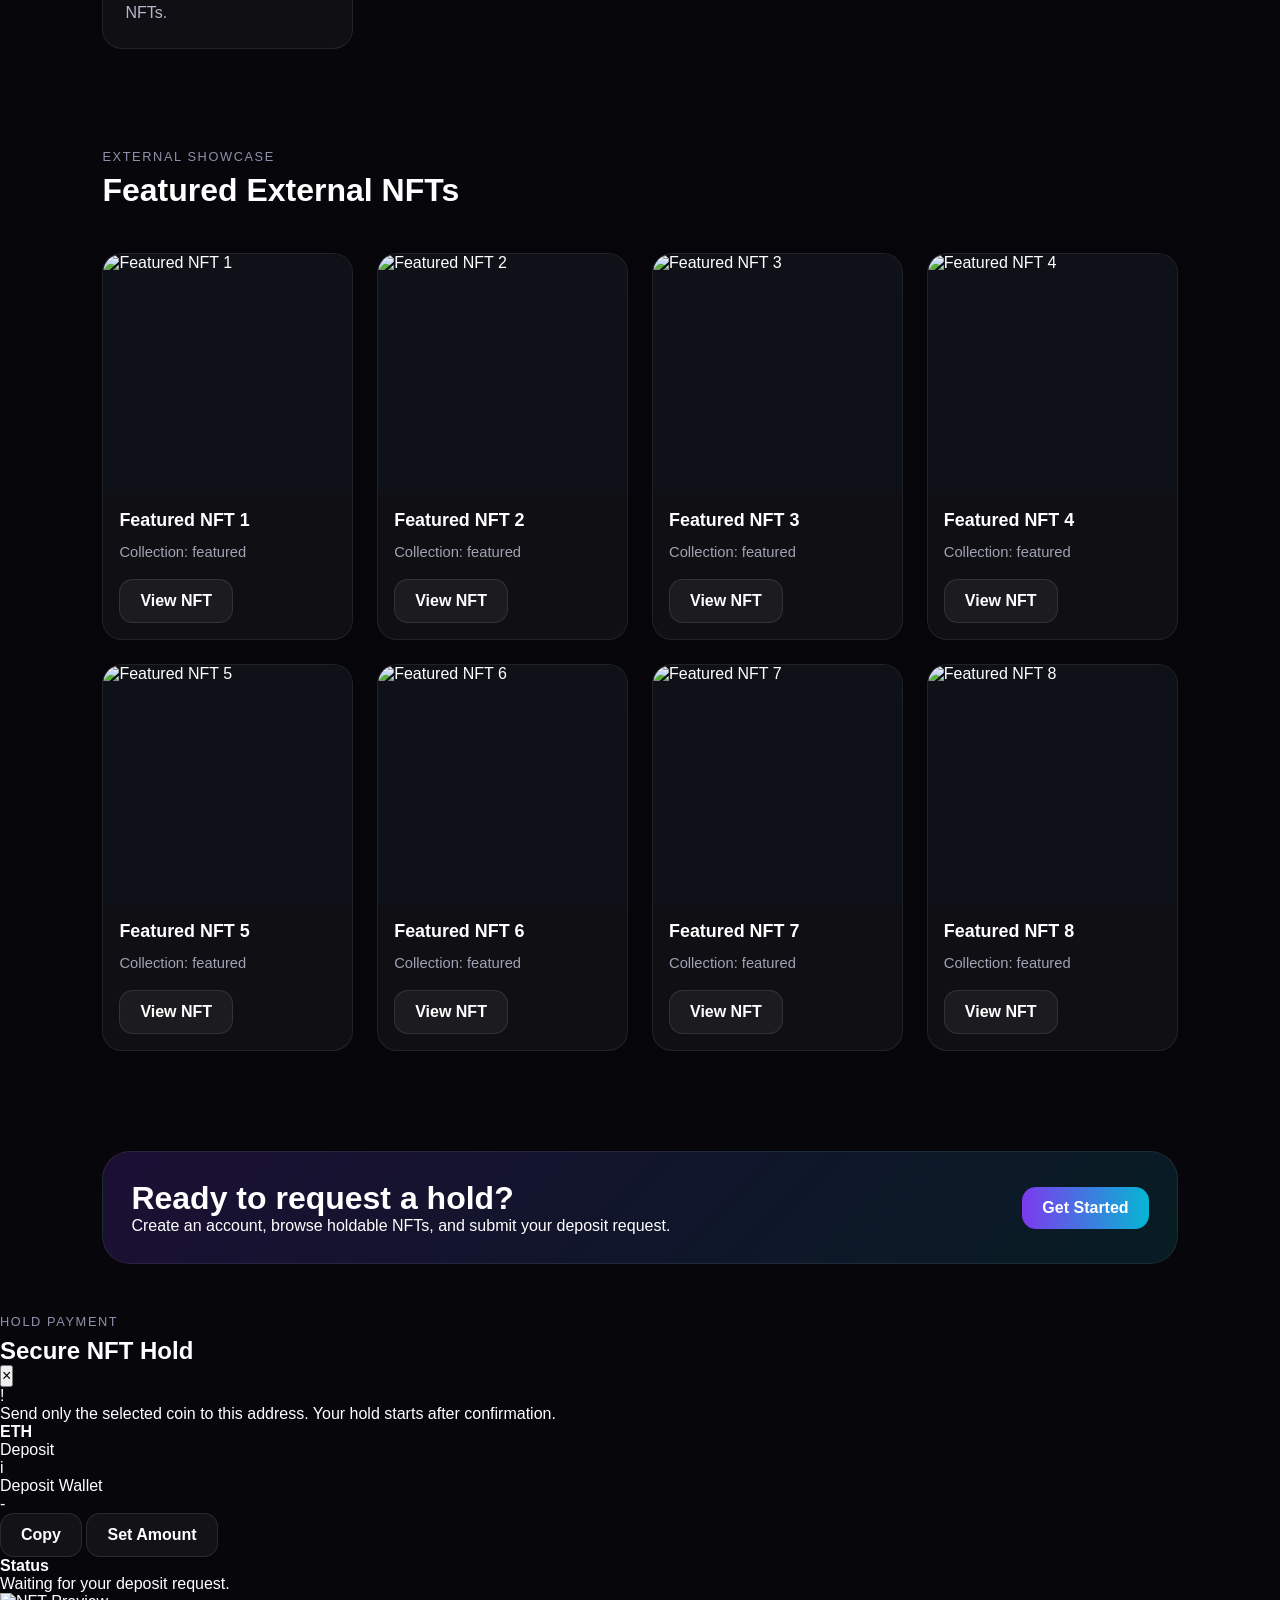
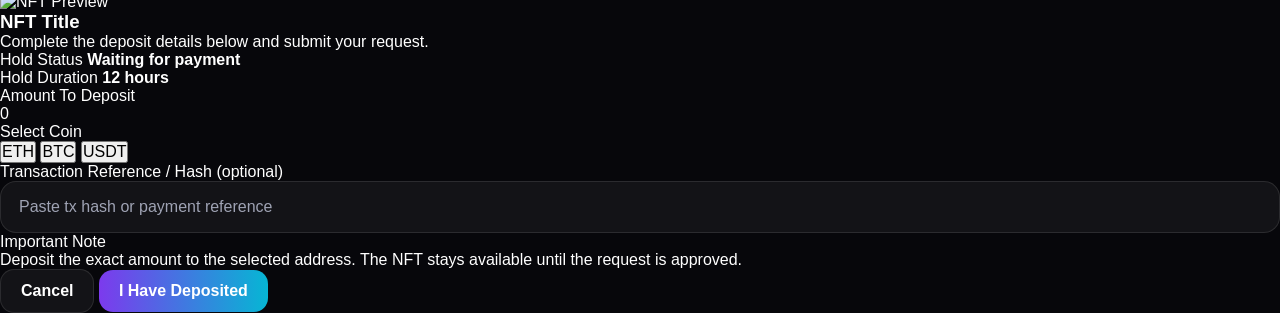
==== commit 6368afef: "replace app.py with working nft and hold system" ====
--- a/frontend/explore.html
+++ b/frontend/explore.html
@@ -29,11 +29,10 @@
     <img src="assets/nftweb3-logo.png" alt="NFT Web3" class="site-logo" />
   </a>
 
-  <nav class="nav-links" id="mainNav">
-    <a href="index.html">Home</a>
-    <a href="explore.html" class="active">Explore</a>
-    <a href="dashboard.html">Dashboard</a>
-  </nav>
+<nav class="nav-links" id="mainNav">
+  <a href="index.html">Home</a>
+  <a href="explore.html" class="active">Explore</a>
+</nav>
 
   <div id="authButtons" style="display:flex; gap:12px; flex-wrap:wrap;"></div>
 </header>
@@ -43,10 +42,10 @@
       <div class="hero-slide active">
         <img src="https://images.unsplash.com/photo-1545239351-1141bd82e8a6?q=80&w=1400&auto=format&fit=crop" alt="Explore Slide 1">
         <div class="hero-slide-content">
-          <span class="badge">EXPLORE ADMIN NFTs</span>
-          <h1>Discover Holdable Admin Drops</h1>
+          <span class="badge">EXPLORE HOLDABLE NFTs</span>
+          <h1>Discover Holdable Drops</h1>
           <p>
-            Browse premium admin-created NFTs, choose a deposit coin, and submit
+            Browse premium NFTs, choose a deposit coin, and submit
             a hold request for manual confirmation.
           </p>
           <div class="hero-actions">
@@ -63,7 +62,7 @@
           <h1>Choose Coin, Deposit, Wait For Approval</h1>
           <p>
             Select BTC, ETH, or USDT, send your deposit to the shown wallet, and
-            wait for admin confirmation before your 12-hour hold starts.
+            wait for confirmation before your 12-hour hold starts.
           </p>
           <div class="hero-actions">
             <a href="#how-it-works" class="primary-btn">How It Works</a>
@@ -77,7 +76,7 @@
           <span class="badge">BUSY MARKETPLACE</span>
           <h1>Explore Internal And External Collections</h1>
           <p>
-            See holdable admin listings first, then continue browsing external NFT
+            See holdable listings first, then continue browsing external NFT
             collections in a marketplace-style layout.
           </p>
           <div class="hero-actions">
@@ -111,7 +110,7 @@
     <div class="about-grid">
       <div class="glass-box">
         <h2>1. Choose NFT</h2>
-        <p>Pick an admin NFT you want to hold from the available curated listings.</p>
+        <p>Pick an NFT you want to hold from the available curated listings.</p>
       </div>
 
       <div class="glass-box">
@@ -120,7 +119,7 @@
       </div>
 
       <div class="glass-box">
-        <h2>3. Admin Confirms</h2>
+        <h2>3. Confirmations</h2>
         <p>Once the deposit is confirmed, your NFT becomes held for 12 hours automatically.</p>
       </div>
     </div>
@@ -128,13 +127,13 @@
 
   <section class="section fade-up fade-delay-3" id="admin-nfts">
     <div class="section-title-wrap">
-      <p class="section-mini">ADMIN LISTINGS</p>
-      <h2>Holdable NFTs</h2>
+      <p class="section-mini">HOLDABLE COLLECTION</p>
+<h2>Holdable NFTs</h2>
     </div>
 
     <div class="card-grid market-grid" id="nftGrid">
       <div class="glass-box">
-        <h2>Loading admin NFTs...</h2>
+        <h2>Loading NFTs...</h2>
       </div>
     </div>
   </section>
@@ -156,7 +155,7 @@
     <div class="cta-banner">
       <div>
         <h2>Ready to request a hold?</h2>
-        <p>Sign up, browse admin NFTs, and submit your deposit request.</p>
+        <p>Create an account, browse holdable NFTs, and submit your deposit request.</p>
       </div>
       <a href="register.html" class="primary-btn">Get Started</a>
     </div>
@@ -179,7 +178,7 @@
             <div class="receive-top-warning">
               <span class="warning-dot">!</span>
               <p>
-                Send only the selected coin to this address. Your hold starts after admin confirmation.
+                Send only the selected coin to this address. Your hold starts after confirmation.
               </p>
             </div>
 
@@ -267,7 +266,7 @@
           <div class="payment-box payment-note-box">
             <label>Important Note</label>
             <p class="payment-note-text">
-              Deposit the exact amount to the selected address. The NFT stays available until the admin confirms the request.
+              Deposit the exact amount to the selected address. The NFT stays available until the request is approved.
             </p>
           </div>
 
--- a/frontend/style.css
+++ b/frontend/style.css
@@ -87,32 +87,64 @@
   z-index: 9999;
   opacity: 1;
   visibility: visible;
+  transition: opacity 0.3s ease, visibility 0.3s ease;
 }
 
 .page-loader.hide {
   opacity: 0;
   visibility: hidden;
   pointer-events: none;
-  transition: opacity 0.3s ease, visibility 0.3s ease;
-}
-
-.loader-ring {
-  width: 56px;
-  height: 56px;
-  border: 4px solid rgba(255,255,255,0.14);
-  border-top-color: #7c3aed;
-  border-right-color: #06b6d4;
-  border-radius: 50%;
-  animation: spin 0.85s linear infinite;
 }
 
 .page-loader p {
   color: #cfcfe7;
 }
 
-@keyframes spin {
-  to {
-    transform: rotate(360deg);
+.brand-loader-box {
+  display: flex;
+  align-items: center;
+  justify-content: center;
+  flex-direction: column;
+  gap: 16px;
+}
+
+.brand-loader-logo {
+  width: 110px;
+  height: auto;
+  display: block;
+  animation: pulseLogo 1.2s ease-in-out infinite;
+}
+
+.brand-loader-bar {
+  width: 180px;
+  height: 8px;
+  border-radius: 999px;
+  background: rgba(255,255,255,0.08);
+  overflow: hidden;
+}
+
+.brand-loader-bar span {
+  display: block;
+  height: 100%;
+  width: 45%;
+  border-radius: 999px;
+  background: linear-gradient(90deg, #7c3aed, #06b6d4);
+  animation: loaderBarMove 1s ease-in-out infinite;
+}
+
+@keyframes loaderBarMove {
+  0% { transform: translateX(-120%); }
+  100% { transform: translateX(330%); }
+}
+
+@keyframes pulseLogo {
+  0%, 100% {
+    transform: scale(1);
+    opacity: 1;
+  }
+  50% {
+    transform: scale(1.04);
+    opacity: 0.88;
   }
 }
 
@@ -122,23 +154,22 @@
 .section {
   width: min(1400px, 100%);
   margin: 0 auto;
-  padding: 70px 8%;
-}
-
-.page-hero {
-  width: min(1400px, 100%);
-  margin: 0 auto;
-  padding: 90px 8% 20px;
-}
-
-.small-page-hero h1 {
-  font-size: 3rem;
-  margin-bottom: 12px;
-}
-
-.page-hero p {
-  color: #b7b7c9;
-  max-width: 720px;
+  padding: 50px 8%;
+}
+
+.section-title-wrap {
+  margin-bottom: 24px;
+}
+
+.section-mini {
+  color: #8f90aa;
+  font-size: 0.8rem;
+  letter-spacing: 1.6px;
+  margin-bottom: 8px;
+}
+
+.section h2 {
+  font-size: 2rem;
 }
 
 /* =========================
@@ -158,10 +189,15 @@
   border-bottom: 1px solid rgba(255,255,255,0.06);
 }
 
-.logo {
-  font-size: 1.7rem;
-  font-weight: 800;
-  letter-spacing: 0.5px;
+.logo-wrap {
+  display: inline-flex;
+  align-items: center;
+}
+
+.site-logo {
+  height: 42px;
+  width: auto;
+  display: block;
 }
 
 .nav-links {
@@ -215,11 +251,6 @@
 .secondary-btn:hover,
 .tag-btn:hover {
   transform: translateY(-2px);
-}
-
-.big-btn {
-  width: 100%;
-  padding: 14px 18px;
 }
 
 .secondary-btn[disabled],
@@ -244,28 +275,13 @@
   letter-spacing: 0.3px;
 }
 
-.section-title-wrap {
-  margin-bottom: 24px;
-}
-
-.section-mini {
-  color: #8f90aa;
-  font-size: 0.8rem;
-  letter-spacing: 1.6px;
-  margin-bottom: 8px;
-}
-
-.section h2 {
-  font-size: 2rem;
-}
-
 /* =========================
 SLIDER
 ========================= */
 .hero-slider-section {
   width: min(1400px, 100%);
   margin: 0 auto;
-  padding: 40px 8% 20px;
+  padding: 24px 8% 12px;
 }
 
 .hero-slider {
@@ -298,116 +314,40 @@
   object-fit: cover;
 }
 
-.hero-slide::after {
+.hero-slide::before {
   content: "";
   position: absolute;
   inset: 0;
-  background: linear-gradient(
-    90deg,
-    rgba(7,7,11,0.88) 0%,
-    rgba(7,7,11,0.55) 40%,
-    rgba(7,7,11,0.20) 100%
-  );
+  background:
+    linear-gradient(
+      90deg,
+      rgba(3, 6, 20, 0.88) 0%,
+      rgba(7, 10, 24, 0.72) 38%,
+      rgba(10, 12, 28, 0.42) 65%,
+      rgba(10, 12, 28, 0.18) 100%
+    );
+  z-index: 1;
   pointer-events: none;
 }
 
 .hero-slide-content {
   position: absolute;
   z-index: 3;
-  left: 50px;
-  bottom: 50px;
-  max-width: 620px;
-  pointer-events: auto;
-}
-
-.logo-wrap {
-  display: inline-flex;
-  align-items: center;
-}
-
-.site-logo {
-  height: 42px;
-  width: auto;
-  display: block;
-}
-
-.brand-loader-box {
-  display: flex;
-  align-items: center;
-  justify-content: center;
-  flex-direction: column;
-  gap: 16px;
-}
-
-.brand-loader-logo {
-  width: 110px;
-  height: auto;
-  display: block;
-  animation: pulseLogo 1.2s ease-in-out infinite;
-}
-
-.brand-loader-bar {
-  width: 180px;
-  height: 8px;
-  border-radius: 999px;
-  background: rgba(255,255,255,0.08);
-  overflow: hidden;
-}
-
-.brand-loader-bar span {
-  display: block;
-  height: 100%;
-  width: 45%;
-  border-radius: 999px;
-  background: linear-gradient(90deg, #7c3aed, #06b6d4);
-  animation: loaderBarMove 1s ease-in-out infinite;
-}
-
-@keyframes loaderBarMove {
-  0% {
-    transform: translateX(-120%);
-  }
-  100% {
-    transform: translateX(330%);
-  }
-}
-
-@keyframes pulseLogo {
-  0%, 100% {
-    transform: scale(1);
-    opacity: 1;
-  }
-  50% {
-    transform: scale(1.04);
-    opacity: 0.88;
-  }
-}
-
-.hero-slide::after {
-  content: "";
-  position: absolute;
-  inset: 0;
-  background: linear-gradient(
-    90deg,
-    rgba(7,7,11,0.88) 0%,
-    rgba(7,7,11,0.55) 40%,
-    rgba(7,7,11,0.20) 100%
-  );
-  pointer-events: none;
-}
-
-.hero-slide-content {
-  position: absolute;
-  z-index: 3;
-  left: 50px;
-  bottom: 50px;
-  max-width: 620px;
-  pointer-events: auto;
+  left: 6%;
+  top: 50%;
+  transform: translateY(-50%);
+  width: min(620px, 88%);
+  color: #ffffff;
+  padding: 24px;
+  border-radius: 24px;
+  background: rgba(8, 10, 20, 0.22);
+  backdrop-filter: blur(10px);
+  -webkit-backdrop-filter: blur(10px);
 }
 
 .hero-slide-content h1 {
   font-size: 3rem;
-  line-height: 1.08;
+  line-height: 1.05;
   margin-bottom: 16px;
 }
 
@@ -415,6 +355,14 @@
   color: #d4d4e7;
   font-size: 1.05rem;
   margin-bottom: 18px;
+  line-height: 1.6;
+}
+
+.hero-actions {
+  display: flex;
+  flex-wrap: wrap;
+  gap: 12px;
+  margin-top: 18px;
 }
 
 /* =========================
@@ -510,6 +458,7 @@
   overflow: hidden;
   border: 1px solid rgba(255,255,255,0.08);
   transition: transform 0.25s ease, box-shadow 0.25s ease;
+  box-shadow: 0 14px 28px rgba(0,0,0,0.16);
 }
 
 .nft-card:hover {
@@ -521,6 +470,7 @@
   width: 100%;
   height: 240px;
   object-fit: cover;
+  background: #0f1118;
 }
 
 .card-content {
@@ -555,10 +505,9 @@
 }
 
 /* =========================
-GLASS BOXES
+GLASS / CREATOR / CTA
 ========================= */
 .glass-box,
-.connect-box,
 .creator-card {
   background: rgba(255,255,255,0.04);
   border-radius: 20px;
@@ -574,70 +523,6 @@
   line-height: 1.6;
 }
 
-/* =========================
-AUTH FORMS
-========================= */
-.center-section {
-  min-height: 70vh;
-  display: flex;
-  align-items: center;
-  justify-content: center;
-}
-
-.connect-box {
-  width: min(620px, 100%);
-  padding: 28px;
-}
-
-.connect-box h1 {
-  font-size: 2.3rem;
-  margin-bottom: 12px;
-}
-
-.connect-box p {
-  color: #b7b7c9;
-  margin-bottom: 18px;
-}
-
-.auth-form {
-  display: flex;
-  flex-direction: column;
-  gap: 14px;
-  margin-top: 18px;
-}
-
-.auth-form input,
-.auth-form select {
-  padding: 14px 16px;
-  border-radius: 12px;
-  border: 1px solid rgba(255,255,255,0.10);
-  background: rgba(255,255,255,0.05);
-  color: white;
-  outline: none;
-}
-
-.auth-form input::placeholder {
-  color: #9fa3b4;
-}
-
-.form-message {
-  margin-top: 14px;
-  min-height: 20px;
-  color: #cfcfe7;
-}
-
-/* =========================
-DASHBOARD / INFO GRIDS
-========================= */
-.about-grid {
-  display: grid;
-  grid-template-columns: repeat(3, 1fr);
-  gap: 22px;
-}
-
-/* =========================
-CREATORS
-========================= */
 .creator-grid {
   display: grid;
   grid-template-columns: repeat(4, 1fr);
@@ -669,9 +554,6 @@
   color: #a8a8bf;
 }
 
-/* =========================
-CTA
-========================= */
 .cta-banner {
   padding: 28px;
   border-radius: 28px;
@@ -696,111 +578,6 @@
   align-items: center;
   gap: 16px;
   color: #b7b7c9;
-  flex-wrap: wrap;
-}
-
-/* =========================
-DEPOSIT MODAL
-========================= */
-.modal-overlay {
-  position: fixed;
-  inset: 0;
-  background: rgba(0, 0, 0, 0.72);
-  display: none;
-  align-items: center;
-  justify-content: center;
-  padding: 20px;
-  z-index: 5000;
-}
-
-.modal-overlay.show {
-  display: flex;
-}
-
-.hold-modal {
-  width: 100%;
-  max-width: 560px;
-  background: #11131a;
-  border: 1px solid rgba(255,255,255,0.08);
-  border-radius: 22px;
-  padding: 24px;
-  box-shadow: 0 24px 60px rgba(0,0,0,0.4);
-}
-
-.modal-header {
-  display: flex;
-  justify-content: space-between;
-  align-items: center;
-  gap: 12px;
-  margin-bottom: 12px;
-}
-
-.modal-header h2 {
-  font-size: 1.4rem;
-}
-
-.modal-close {
-  border: none;
-  background: transparent;
-  color: white;
-  font-size: 1.8rem;
-  cursor: pointer;
-}
-
-.modal-subtext {
-  color: #b7b7c9;
-  margin-bottom: 20px;
-  line-height: 1.6;
-}
-
-.payment-box {
-  margin-bottom: 16px;
-  padding: 14px;
-  border-radius: 16px;
-  background: rgba(255,255,255,0.04);
-  border: 1px solid rgba(255,255,255,0.08);
-}
-
-.payment-box label {
-  display: block;
-  font-size: 0.85rem;
-  color: #9fa3b4;
-  margin-bottom: 8px;
-}
-
-.payment-value {
-  font-size: 1.05rem;
-  font-weight: 700;
-  color: white;
-}
-
-.payment-wallet {
-  font-size: 0.95rem;
-  word-break: break-all;
-  color: white;
-  flex: 1;
-}
-
-.wallet-row {
-  display: flex;
-  gap: 12px;
-  align-items: center;
-}
-
-.small-btn {
-  padding: 10px 14px;
-  border-radius: 10px;
-}
-
-.modal-note {
-  color: #cfcfe7;
-  margin: 10px 0 18px;
-  min-height: 22px;
-}
-
-.modal-actions {
-  display: flex;
-  gap: 12px;
   flex-wrap: wrap;
 }
 
@@ -838,22 +615,17 @@
 }
 
 @media (max-width: 1000px) {
-  .about-grid {
-    grid-template-columns: 1fr;
-  }
-
   .hero-slide-content {
     left: 24px;
     right: 24px;
+    top: auto;
     bottom: 24px;
+    transform: none;
+    width: auto;
     max-width: none;
   }
 
   .hero-slide-content h1 {
-    font-size: 2.4rem;
-  }
-
-  .small-page-hero h1 {
     font-size: 2.4rem;
   }
 }
@@ -862,26 +634,100 @@
   .navbar {
     flex-direction: column;
     align-items: flex-start;
+    gap: 14px;
+    padding: 16px 18px;
+  }
+
+  .logo-wrap,
+  .logo {
+    display: flex;
+    align-items: center;
+    justify-content: flex-start;
+    width: 100%;
+  }
+
+  .site-logo {
+    max-width: 180px;
+    height: auto;
   }
 
   .nav-links {
     gap: 16px;
+    width: 100%;
+    flex-wrap: wrap;
+  }
+
+  #authButtons {
+    width: 100% !important;
+    display: flex !important;
+    gap: 12px !important;
+    flex-wrap: nowrap !important;
+  }
+
+  #authButtons a,
+  #authButtons button {
+    flex: 1 1 0;
+    min-width: 0;
+    text-align: center;
+    justify-content: center;
   }
 
   .card-grid,
   .market-grid,
   .creator-grid,
-  .trending-collections,
-  .about-grid {
+  .trending-collections {
     grid-template-columns: 1fr;
   }
 
   .hero-slider {
-    height: 430px;
+    height: 520px;
+    border-radius: 24px;
+  }
+
+  .hero-slide img {
+    min-height: 520px;
+  }
+
+  .hero-slide::before {
+    background:
+      linear-gradient(
+        180deg,
+        rgba(5, 8, 20, 0.38) 0%,
+        rgba(5, 8, 20, 0.58) 24%,
+        rgba(5, 8, 20, 0.84) 62%,
+        rgba(5, 8, 20, 0.92) 100%
+      );
+  }
+
+  .hero-slide-content {
+    left: 16px;
+    right: 16px;
+    bottom: 18px;
+    width: auto;
+    padding: 18px 16px;
+    border-radius: 20px;
+    background: rgba(10, 12, 24, 0.42);
   }
 
   .hero-slide-content h1 {
     font-size: 2rem;
+    line-height: 1.08;
+    margin-bottom: 10px;
+  }
+
+  .hero-slide-content p {
+    font-size: 14px;
+    line-height: 1.55;
+    margin-bottom: 14px;
+  }
+
+  .hero-actions {
+    flex-direction: column;
+    gap: 10px;
+  }
+
+  .hero-actions a {
+    width: 100%;
   }
 
   .footer {
@@ -889,460 +735,41 @@
     align-items: flex-start;
   }
 
-  .wallet-row,
-  .modal-actions {
+  .cta-banner {
     flex-direction: column;
-  }
-
-  .wallet-row .secondary-btn,
-  .modal-actions button {
-    width: 100%;
-  }
-}
-
-.payment-prompt-modal {
-  max-width: 760px;
-}
-
-.hold-prompt-top {
-  display: grid;
-  grid-template-columns: 220px 1fr;
-  gap: 22px;
-  margin-bottom: 20px;
-}
-
-.hold-preview-card {
-  width: 100%;
-  border-radius: 20px;
-  overflow: hidden;
-  border: 1px solid rgba(255,255,255,0.08);
-  background: rgba(255,255,255,0.04);
-}
-
-.hold-preview-card img {
-  width: 100%;
-  height: 220px;
-  object-fit: cover;
-}
-
-.hold-preview-info h3 {
-  font-size: 1.5rem;
-  margin-bottom: 10px;
-}
-
-.hold-preview-note {
-  color: #b7b7c9;
-  line-height: 1.6;
-  margin-bottom: 16px;
-}
-
-.hold-info-pill-wrap {
-  display: flex;
-  gap: 12px;
-  flex-wrap: wrap;
-}
-
-.hold-info-pill {
-  min-width: 150px;
-  padding: 14px;
-  border-radius: 16px;
-  background: rgba(255,255,255,0.04);
-  border: 1px solid rgba(255,255,255,0.08);
-}
-
-.hold-info-pill span {
-  display: block;
-  color: #9fa3b4;
-  font-size: 0.82rem;
-  margin-bottom: 6px;
-}
-
-.hold-info-pill strong {
-  font-size: 0.98rem;
-}
-
-.payment-highlight-box {
-  background: linear-gradient(135deg, rgba(124,58,237,0.12), rgba(6,182,212,0.08));
-}
-
-.large-payment-value {
-  font-size: 1.5rem;
-}
-
-.coin-select-grid {
-  display: grid;
-  grid-template-columns: repeat(3, 1fr);
-  gap: 12px;
-}
-
-.coin-btn {
-  padding: 14px 16px;
-  border-radius: 14px;
-  border: 1px solid rgba(255,255,255,0.10);
-  background: rgba(255,255,255,0.04);
-  color: white;
-  cursor: pointer;
-  font-weight: 700;
-  transition: 0.25s ease;
-}
-
-.coin-btn.active {
-  background: linear-gradient(90deg, #7c3aed, #06b6d4);
-  border-color: transparent;
-}
-
-.coin-btn:hover {
-  transform: translateY(-2px);
-}
-
-.prompt-input {
-  margin-top: 6px;
-}
-
-.payment-note-box {
-  background: rgba(255,255,255,0.03);
-}
-
-.payment-note-text {
-  color: #cfcfe7;
-  line-height: 1.6;
-}
-
-.prompt-mini {
-  margin-bottom: 6px;
-}
-
-@media (max-width: 760px) {
-  .hold-prompt-top {
-    grid-template-columns: 1fr;
-  }
-
-  .hold-preview-card img {
-    height: 260px;
-  }
-
-  .coin-select-grid {
-    grid-template-columns: 1fr;
-  }
-}
-
-.exchange-theme-modal {
-  max-width: 1120px;
-  padding: 26px;
-  border-radius: 28px;
-  background:
-    radial-gradient(circle at top right, rgba(124,58,237,0.12), transparent 28%),
-    radial-gradient(circle at bottom left, rgba(6,182,212,0.10), transparent 28%),
-    #0f1118;
-}
-
-.exchange-layout {
-  display: grid;
-  grid-template-columns: 0.95fr 1.05fr;
-  gap: 24px;
-  margin-top: 10px;
-}
-
-.exchange-left-panel,
-.exchange-right-panel {
-  min-width: 0;
-}
-
-.receive-card {
-  height: 100%;
-  background: rgba(255,255,255,0.03);
-  border: 1px solid rgba(255,255,255,0.08);
-  border-radius: 24px;
-  padding: 20px;
-}
-
-.receive-top-warning {
-  display: flex;
-  gap: 12px;
-  align-items: flex-start;
-  padding: 14px 16px;
-  border-radius: 16px;
-  background: rgba(255, 196, 0, 0.08);
-  border: 1px solid rgba(255, 196, 0, 0.16);
-  margin-bottom: 18px;
-}
-
-.warning-dot {
-  width: 22px;
-  height: 22px;
-  border-radius: 50%;
-  background: rgba(255, 196, 0, 0.22);
-  color: #ffd24d;
-  display: flex;
-  align-items: center;
-  justify-content: center;
-  font-weight: 800;
-  flex-shrink: 0;
-}
-
-.receive-top-warning p {
-  color: #e7deb5;
-  line-height: 1.5;
-  font-size: 0.95rem;
-}
-
-.receive-asset-head {
-  display: flex;
-  align-items: center;
-  justify-content: space-between;
-  gap: 14px;
-  margin-bottom: 20px;
-}
-
-.asset-badge {
-  display: inline-flex;
-  align-items: center;
-  gap: 10px;
-  font-size: 1.3rem;
-}
-
-.asset-circle {
-  width: 16px;
-  height: 16px;
-  border-radius: 50%;
-  background: linear-gradient(135deg, #7c3aed, #06b6d4);
-  display: inline-block;
-}
-
-.network-pill {
-  padding: 8px 12px;
-  border-radius: 999px;
-  font-size: 0.82rem;
-  background: rgba(255,255,255,0.06);
-  border: 1px solid rgba(255,255,255,0.10);
-  color: #d8d8e8;
-}
-
-.qr-box {
-  display: flex;
-  justify-content: center;
-  margin-bottom: 18px;
-}
-
-.fake-qr {
-  position: relative;
-  width: 230px;
-  height: 230px;
-  background: #ffffff;
-  border-radius: 20px;
-  overflow: hidden;
-  box-shadow: 0 12px 30px rgba(0,0,0,0.18);
-}
-
-.qr-pixel {
-  position: absolute;
-  width: 8px;
-  height: 8px;
-  background: #111111;
-  border-radius: 2px;
-}
-
-.qr-eye {
-  position: absolute;
-  width: 36px;
-  height: 36px;
-  border: 6px solid #111111;
-  border-radius: 8px;
-}
-
-.qr-eye::after {
-  content: "";
-  position: absolute;
-  inset: 8px;
-  background: #111111;
-  border-radius: 4px;
-}
-
-.qr-eye-1 { top: 14px; left: 14px; }
-.qr-eye-2 { top: 14px; right: 14px; }
-.qr-eye-3 { bottom: 14px; left: 14px; }
-
-.qr-center-logo {
-  position: absolute;
-  left: 50%;
-  top: 50%;
-  transform: translate(-50%, -50%);
-  width: 42px;
-  height: 42px;
-  border-radius: 12px;
-  background: linear-gradient(135deg, #7c3aed, #06b6d4);
-  color: #fff;
-  font-weight: 800;
-  display: flex;
-  align-items: center;
-  justify-content: center;
-  z-index: 3;
-  box-shadow: 0 0 0 6px #ffffff;
-}
-
-.receive-address-box {
-  padding: 14px 16px;
-  border-radius: 16px;
-  background: rgba(255,255,255,0.04);
-  border: 1px solid rgba(255,255,255,0.08);
-  margin-bottom: 16px;
-}
-
-.receive-address-box label {
-  display: block;
-  color: #9fa3b4;
-  font-size: 0.84rem;
-  margin-bottom: 8px;
-}
-
-.big-wallet-text {
-  font-size: 1rem;
-  line-height: 1.5;
-}
-
-.receive-action-row {
-  display: flex;
-  gap: 12px;
-  margin-bottom: 18px;
-  flex-wrap: wrap;
-}
-
-.receive-bottom-note {
-  padding: 14px 16px;
-  border-radius: 16px;
-  background: rgba(255,255,255,0.04);
-  border: 1px solid rgba(255,255,255,0.08);
-}
-
-.receive-bottom-note strong {
-  display: block;
-  margin-bottom: 6px;
-}
-
-.receive-bottom-note p {
-  color: #cfcfe7;
-  line-height: 1.5;
-}
-
-.hold-nft-summary {
-  display: grid;
-  grid-template-columns: 160px 1fr;
-  gap: 18px;
-  margin-bottom: 18px;
-}
-
-.large-preview-card {
-  border-radius: 22px;
-}
-
-.large-preview-card img {
-  width: 100%;
-  height: 160px;
-  object-fit: cover;
-}
-
-.exchange-info-grid {
-  display: grid;
-  grid-template-columns: repeat(2, 1fr);
-  gap: 14px;
-  margin-bottom: 18px;
-}
-
-.exchange-info-card {
-  padding: 16px;
-  border-radius: 18px;
-  background: rgba(255,255,255,0.04);
-  border: 1px solid rgba(255,255,255,0.08);
-}
-
-.exchange-info-card span {
-  display: block;
-  color: #9fa3b4;
-  font-size: 0.84rem;
-  margin-bottom: 8px;
-}
-
-.exchange-info-card strong {
-  font-size: 1rem;
-}
-
-.payment-highlight-box {
-  background: linear-gradient(135deg, rgba(124,58,237,0.14), rgba(6,182,212,0.10));
-}
-
-.large-payment-value {
-  font-size: 1.6rem;
-  letter-spacing: 0.3px;
-}
-
-.coin-select-grid {
-  display: grid;
-  grid-template-columns: repeat(3, 1fr);
-  gap: 12px;
-}
-
-.coin-btn {
-  padding: 14px 16px;
-  border-radius: 14px;
-  border: 1px solid rgba(255,255,255,0.10);
-  background: rgba(255,255,255,0.04);
-  color: white;
-  cursor: pointer;
-  font-weight: 700;
-  transition: 0.25s ease;
-}
-
-.coin-btn.active {
-  background: linear-gradient(90deg, #7c3aed, #06b6d4);
-  border-color: transparent;
-}
-
-.coin-btn:hover {
-  transform: translateY(-2px);
-}
-
-.prompt-input {
-  margin-top: 6px;
-}
-
-.payment-note-box {
-  background: rgba(255,255,255,0.03);
-}
-
-.payment-note-text {
-  color: #cfcfe7;
-  line-height: 1.6;
-}
-
-.prompt-mini {
-  margin-bottom: 6px;
-}
-
-@media (max-width: 980px) {
-  .exchange-layout {
-    grid-template-columns: 1fr;
-  }
-}
-
-@media (max-width: 760px) {
-  .hold-nft-summary {
-    grid-template-columns: 1fr;
-  }
-
-  .large-preview-card img {
-    height: 220px;
-  }
-
-  .exchange-info-grid,
-  .coin-select-grid {
-    grid-template-columns: 1fr;
-  }
-
-  .receive-action-row {
-    flex-direction: column;
-  }
-
-  .receive-action-row button {
-    width: 100%;
+    align-items: flex-start;
+  }
+}
+
+@media (max-width: 480px) {
+  .site-logo {
+    max-width: 150px;
+  }
+
+  .nav-links a {
+    font-size: 15px;
+  }
+
+  #authButtons a,
+  #authButtons button {
+    padding: 13px 12px;
+    font-size: 15px;
+    border-radius: 14px;
+  }
+
+  .hero-slider {
+    height: 480px;
+  }
+
+  .hero-slide img {
+    min-height: 480px;
+  }
+
+  .hero-slide-content h1 {
+    font-size: 24px;
+  }
+
+  .hero-slide-content p {
+    font-size: 13.5px;
   }
 }
